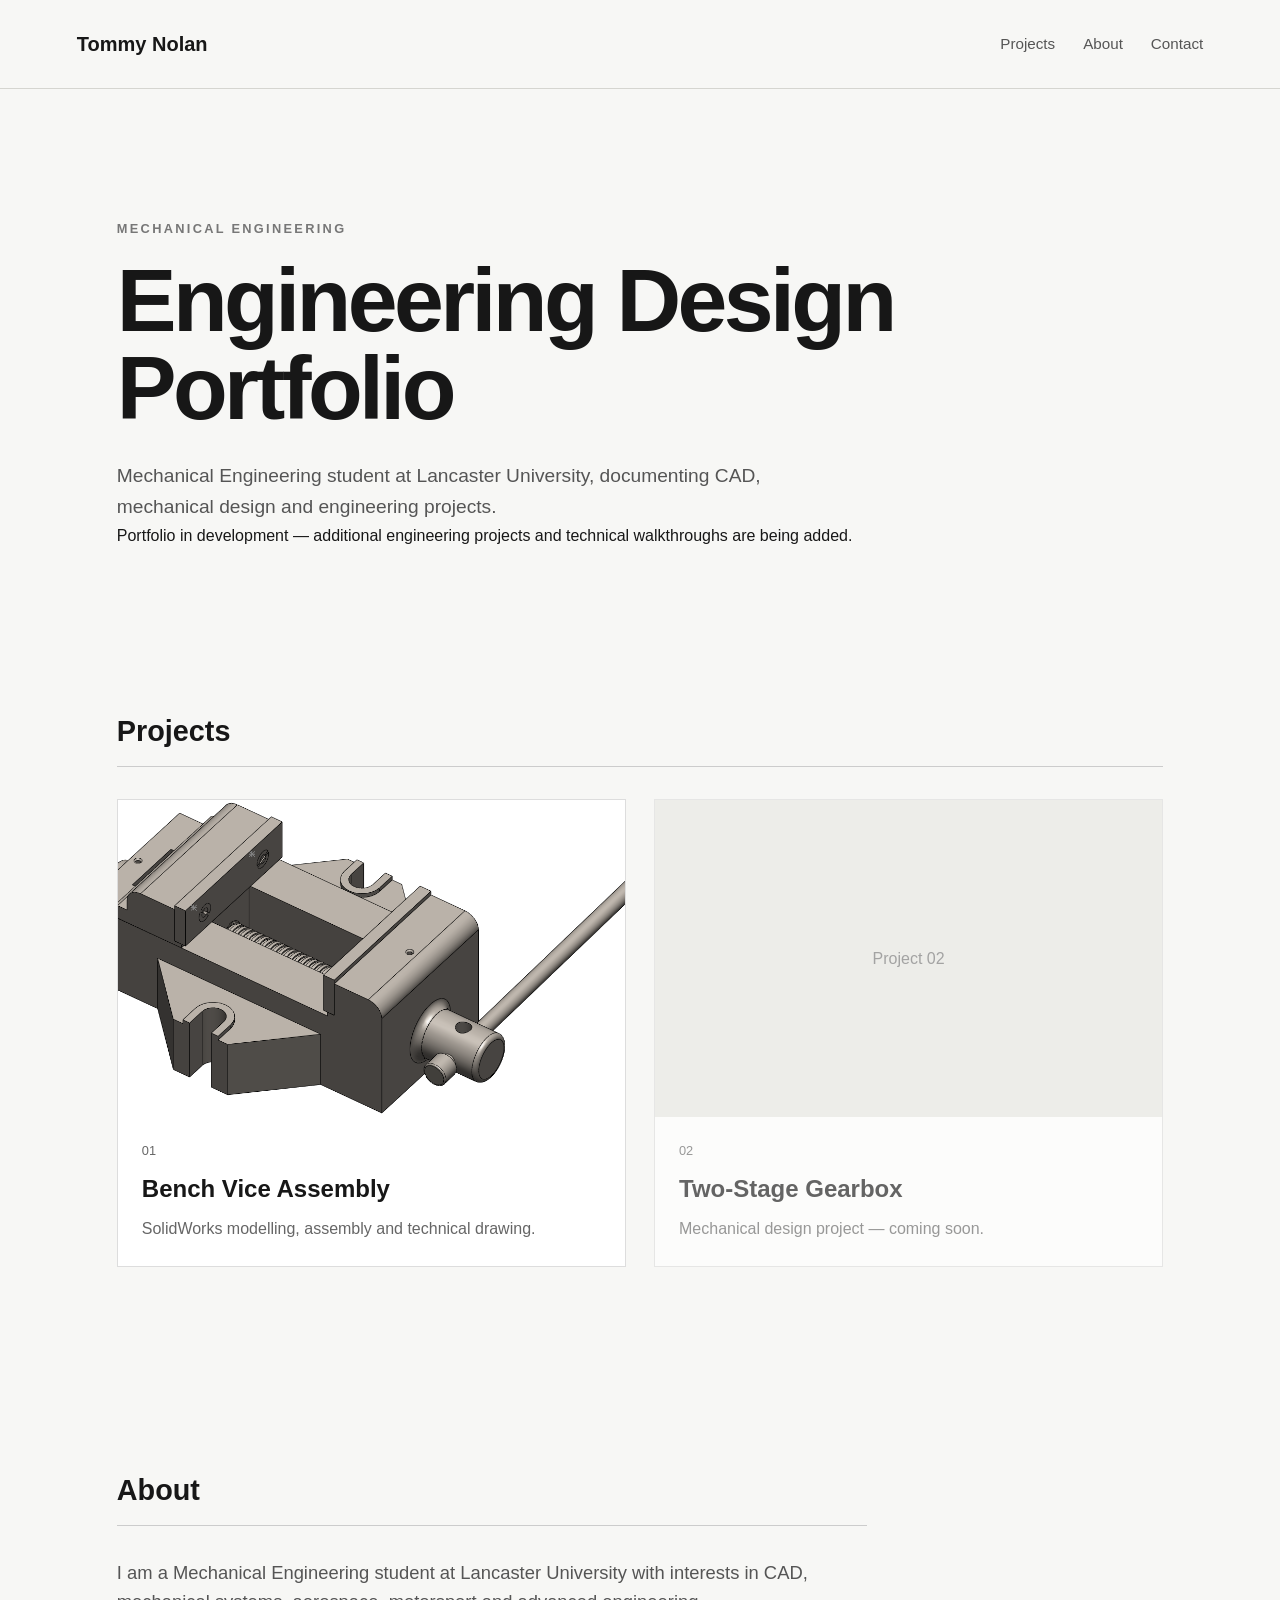
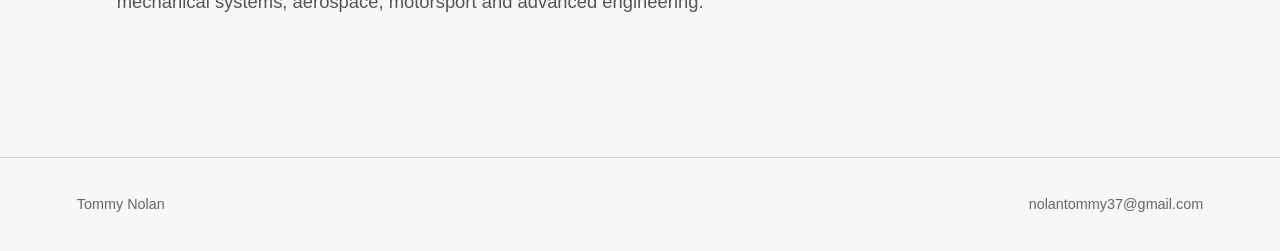
==== index.html @ dafa7732 "Update index.html" ====
<!DOCTYPE html>
<html lang="en">

<head>
    <meta charset="UTF-8">
    <meta name="viewport" content="width=device-width, initial-scale=1.0">

    <title>Tommy Nolan | Mechanical Engineering</title>

    <link rel="stylesheet" href="style.css">
</head>

<body>

<header>
    <nav>
        <h1>Tommy Nolan</h1>

        <div class="nav-links">
            <a href="#projects">Projects</a>
            <a href="#about">About</a>
            <a href="mailto:nolantommy37@gmail.com">Contact</a>
        </div>
    </nav>
</header>

<main>
<section class="hero">

    <p class="eyebrow">MECHANICAL ENGINEERING</p>

    <h2>Engineering Design Portfolio</h2>

    <p class="intro">
        Mechanical Engineering student at Lancaster University,
        documenting CAD, mechanical design and engineering projects.
    </p>

    <div class="status-note">
        Portfolio in development — additional engineering projects and technical walkthroughs are being added.
    </div>

</section>


    <section id="projects">

        <h2>Projects</h2>

        <div class="projects-grid">

            <a class="project-card" href="bench-vice.html">

               <div class="project-image">
    <img src="vice_assembled.png" alt="SolidWorks bench vice assembly">
</div>

                <div class="project-info">

                    <p class="project-number">01</p>

                    <h3>Bench Vice Assembly</h3>

                    <p>
                        SolidWorks modelling, assembly and technical drawing.
                    </p>

                </div>

            </a>


            <div class="project-card coming-soon">

                <div class="project-image placeholder">
                    Project 02
                </div>

                <div class="project-info">

                    <p class="project-number">02</p>

                    <h3>Two-Stage Gearbox</h3>

                    <p>
                        Mechanical design project — coming soon.
                    </p>

                </div>

            </div>

        </div>

    </section>


    <section id="about">

        <h2>About</h2>

        <p>
            I am a Mechanical Engineering student at Lancaster University
            with interests in CAD, mechanical systems, aerospace,
            motorsport and advanced engineering.
        </p>

    </section>

</main>


<footer>

    <p>Tommy Nolan</p>

    <a href="mailto:nolantommy37@gmail.com">
        nolantommy37@gmail.com
    </a>

</footer>

</body>

</html>
---- style.css ----
* {
    box-sizing: border-box;
    margin: 0;
    padding: 0;
}

html {
    scroll-behavior: smooth;
}

body {
    font-family: Arial, Helvetica, sans-serif;
    background: #f7f7f5;
    color: #171717;
    line-height: 1.6;
}

a {
    color: inherit;
    text-decoration: none;
}

header {
    padding: 28px 6%;
    border-bottom: 1px solid #d5d5d0;
}

nav {
    max-width: 1200px;
    margin: auto;
    display: flex;
    align-items: center;
    justify-content: space-between;
}

nav h1 {
    font-size: 1.25rem;
    font-weight: 700;
}

.nav-links {
    display: flex;
    gap: 28px;
}

.nav-links a {
    font-size: 0.95rem;
    color: #555;
}

.nav-links a:hover {
    color: #000;
}

main {
    max-width: 1200px;
    margin: auto;
    padding: 0 6%;
}

.hero {
    padding: 130px 0 120px;
    max-width: 850px;
}

.eyebrow {
    font-size: 0.8rem;
    letter-spacing: 0.18em;
    font-weight: 700;
    color: #777;
    margin-bottom: 18px;
}

.hero h2 {
    font-size: clamp(3rem, 7vw, 6rem);
    line-height: 0.98;
    letter-spacing: -0.04em;
    margin-bottom: 28px;
}

.intro {
    max-width: 650px;
    font-size: 1.2rem;
    color: #555;
}

#projects {
    padding: 40px 0 120px;
}

#projects > h2,
#about > h2 {
    font-size: 1.8rem;
    margin-bottom: 32px;
    padding-bottom: 12px;
    border-bottom: 1px solid #ccc;
}

.projects-grid {
    display: grid;
    grid-template-columns: repeat(2, 1fr);
    gap: 28px;
}

.project-card {
    display: block;
    background: white;
    border: 1px solid #ddd;
    transition: transform 0.2s ease, box-shadow 0.2s ease;
}

.project-card:hover {
    transform: translateY(-4px);
    box-shadow: 0 12px 30px rgba(0,0,0,0.08);
}

.project-image {
    aspect-ratio: 16 / 10;
    width: 100%;
    overflow: hidden;
}

.project-image img {
    width: 100%;
    height: 100%;
    object-fit: cover;
}

.placeholder {
    background: #e8e8e4;
    display: flex;
    align-items: center;
    justify-content: center;
    color: #777;
}

.project-info {
    padding: 24px;
}

.project-number {
    font-size: 0.8rem;
    color: #888;
    margin-bottom: 8px;
}

.project-info h3 {
    font-size: 1.5rem;
    margin-bottom: 8px;
}

.project-info p {
    color: #666;
}

.coming-soon {
    opacity: 0.65;
}

#about {
    padding: 80px 0 140px;
    max-width: 750px;
}

#about p {
    font-size: 1.15rem;
    color: #555;
}

footer {
    border-top: 1px solid #d5d5d0;
    padding: 35px 6%;
    display: flex;
    justify-content: space-between;
    color: #666;
    font-size: 0.9rem;
}

@media (max-width: 750px) {
    .projects-grid {
        grid-template-columns: 1fr;
    }

    .nav-links {
        gap: 14px;
    }

    .hero {
        padding: 90px 0;
    }

    footer {
        flex-direction: column;
        gap: 8px;
    }
}
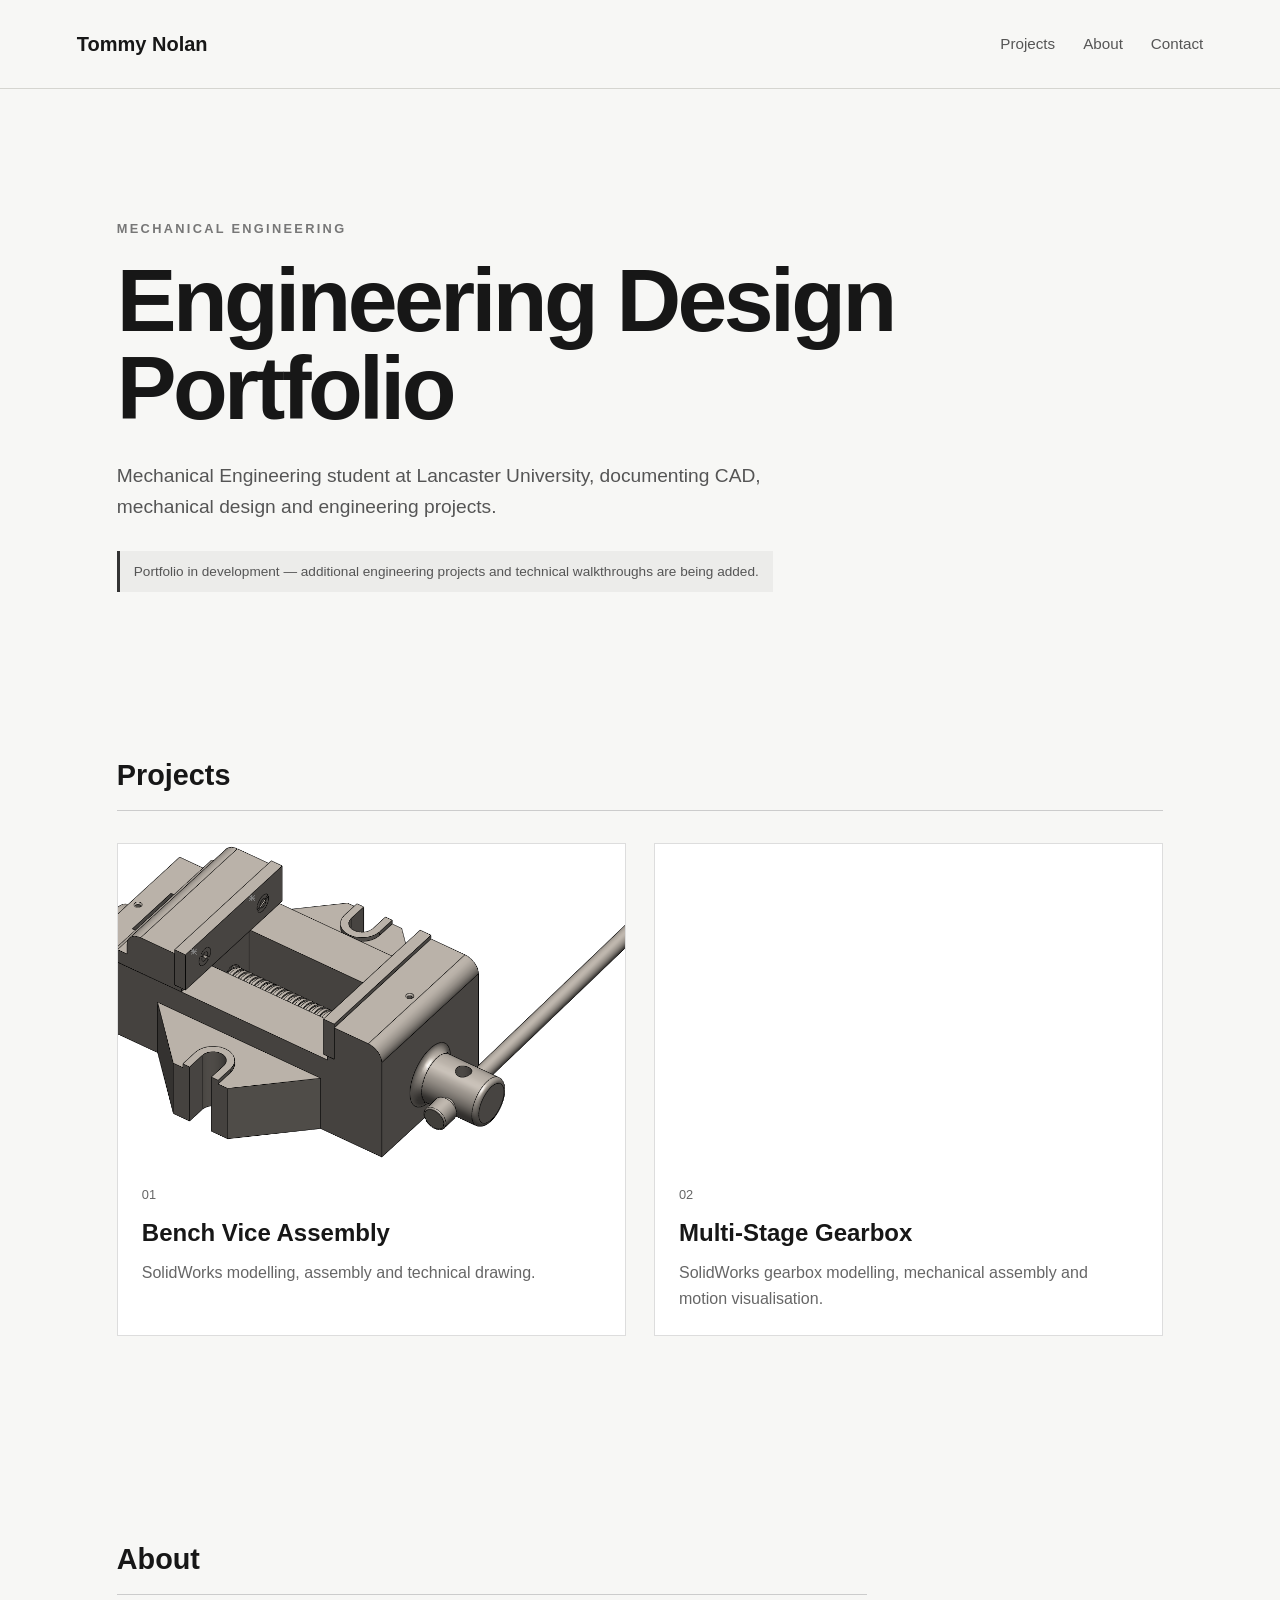
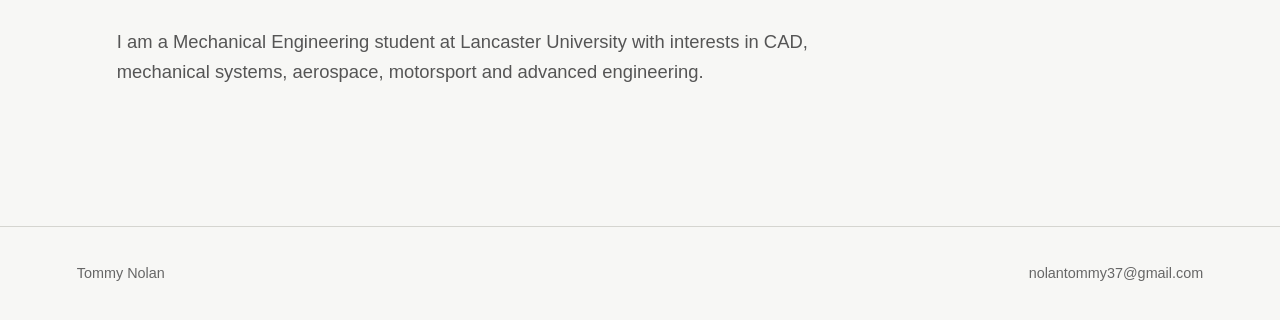
==== commit 2c0d1fc8: "Update index.html" ====
--- a/index.html
+++ b/index.html
@@ -70,24 +70,38 @@
             </a>
 
 
-            <div class="project-card coming-soon">
+           <a class="project-card" href="gearbox.html">
 
-                <div class="project-image placeholder">
-                    Project 02
-                </div>
+    <div class="project-image gearbox-preview">
 
-                <div class="project-info">
+        <video
+            autoplay
+            muted
+            loop
+            playsinline>
 
-                    <p class="project-number">02</p>
+            <source
+                src="gearbox_explode.mp4"
+                type="video/mp4">
 
-                    <h3>Two-Stage Gearbox</h3>
+        </video>
 
-                    <p>
-                        Mechanical design project — coming soon.
-                    </p>
+    </div>
 
-                </div>
+    <div class="project-info">
 
+        <p class="project-number">02</p>
+
+        <h3>Multi-Stage Gearbox</h3>
+
+        <p>
+            SolidWorks gearbox modelling, mechanical assembly
+            and motion visualisation.
+        </p>
+
+    </div>
+
+</a>
             </div>
 
         </div>
--- a/style.css
+++ b/style.css
@@ -194,3 +194,128 @@
         gap: 8px;
     }
 }
+.status-note {
+    display: inline-block;
+    margin-top: 28px;
+    padding: 10px 14px;
+
+    font-size: 0.85rem;
+    color: #555;
+
+    background: #ececea;
+    border-left: 3px solid #333;
+}
+/* =========================================================
+   PROJECT PAGES
+========================================================= */
+
+.project-section {
+    max-width: 1000px;
+    margin: 0 auto;
+    padding: 45px 0;
+}
+
+.project-section h2 {
+    font-size: 1.8rem;
+    margin-bottom: 22px;
+    padding-bottom: 10px;
+    border-bottom: 1px solid #ccc;
+}
+
+.project-section > p {
+    max-width: 800px;
+    margin-bottom: 16px;
+    font-size: 1.05rem;
+    color: #555;
+}
+
+
+/* VIDEO */
+
+.project-video {
+    display: block;
+    width: 100%;
+    border: 1px solid #ddd;
+    background: #eee;
+}
+
+.media-caption {
+    margin-top: 10px;
+    text-align: center;
+    font-size: 0.85rem !important;
+    font-style: italic;
+    color: #777 !important;
+}
+
+
+/* MODELLING PROCESS */
+
+.process-grid {
+    display: grid;
+    grid-template-columns: 1fr 1fr;
+    gap: 1px;
+    background: #ddd;
+    border: 1px solid #ddd;
+}
+
+.process-item {
+    display: flex;
+    gap: 20px;
+    background: #f7f7f5;
+    padding: 30px;
+}
+
+.process-number {
+    font-size: 0.8rem;
+    font-weight: 700;
+    color: #888;
+    padding-top: 3px;
+}
+
+.process-item h3 {
+    margin-bottom: 8px;
+    font-size: 1.1rem;
+}
+
+.process-item p {
+    color: #666;
+    font-size: 0.95rem;
+}
+
+
+/* TECHNICAL LIST */
+
+.technical-list {
+    columns: 2;
+    column-gap: 60px;
+    padding-left: 20px;
+}
+
+.technical-list li {
+    margin-bottom: 8px;
+    break-inside: avoid;
+}
+
+.project-end {
+    padding-bottom: 120px;
+}
+
+
+/* MOBILE PROJECT LAYOUT */
+
+@media (max-width: 750px) {
+
+    .process-grid {
+        grid-template-columns: 1fr;
+    }
+
+    .technical-list {
+        columns: 1;
+    }
+
+}
+.gearbox-preview video {
+    width: 100%;
+    height: 100%;
+    object-fit: cover;
+}
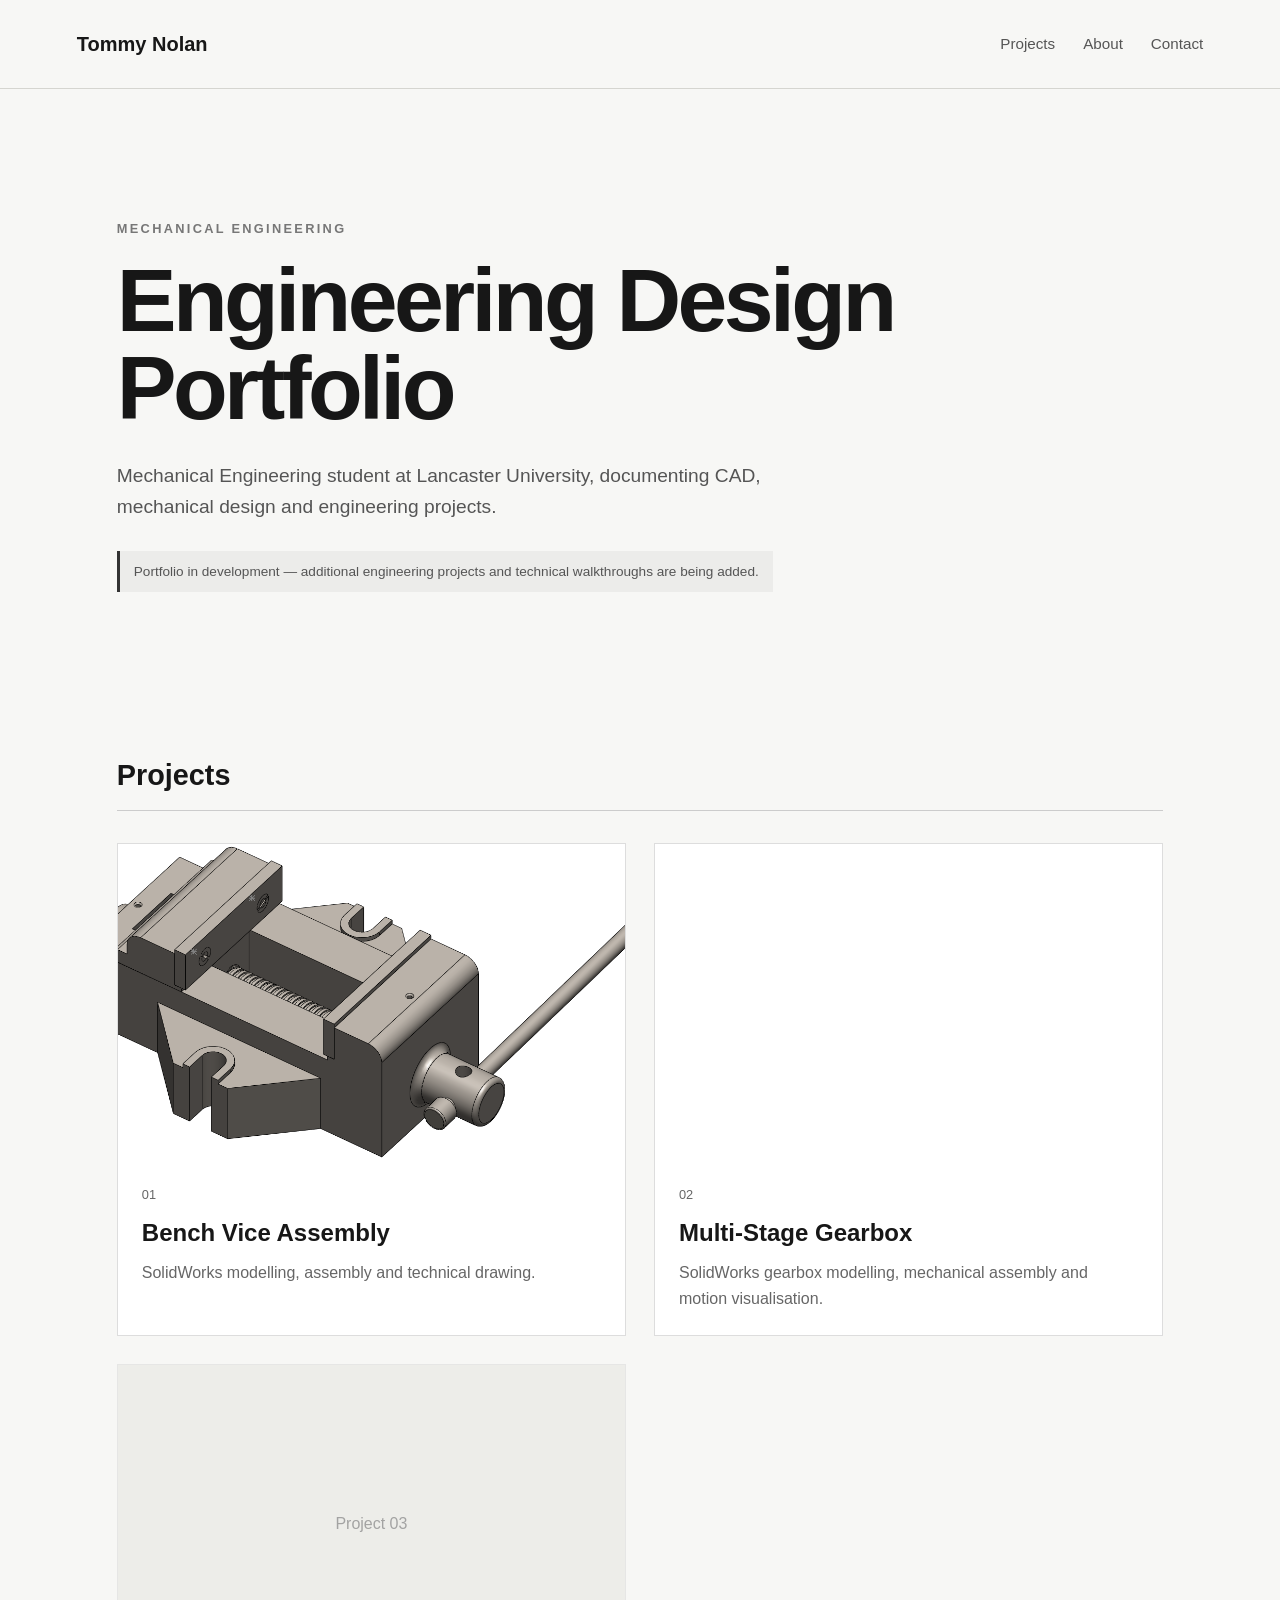
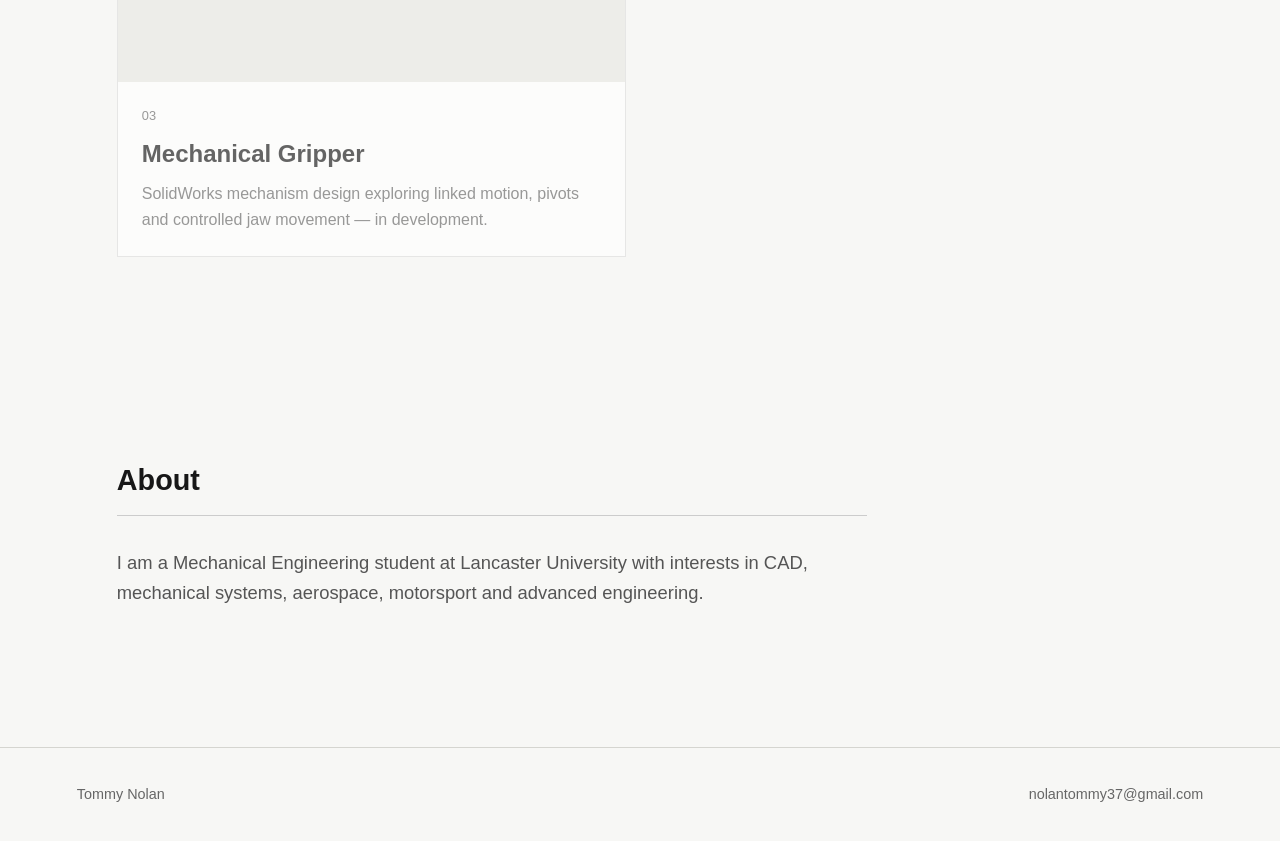
==== commit 49f882eb: "Update index.html" ====
--- a/index.html
+++ b/index.html
@@ -102,9 +102,29 @@
     </div>
 
 </a>
+            <!-- PROJECT 03 -->
+
+<div class="project-card coming-soon">
+
+    <div class="project-image placeholder">
+        Project 03
+    </div>
+
+    <div class="project-info">
+
+        <p class="project-number">03</p>
+
+        <h3>Mechanical Gripper</h3>
+
+        <p>
+            SolidWorks mechanism design exploring linked motion,
+            pivots and controlled jaw movement — in development.
+        </p>
+
+    </div>
+
+</div>
             </div>
-
-        </div>
 
     </section>
 
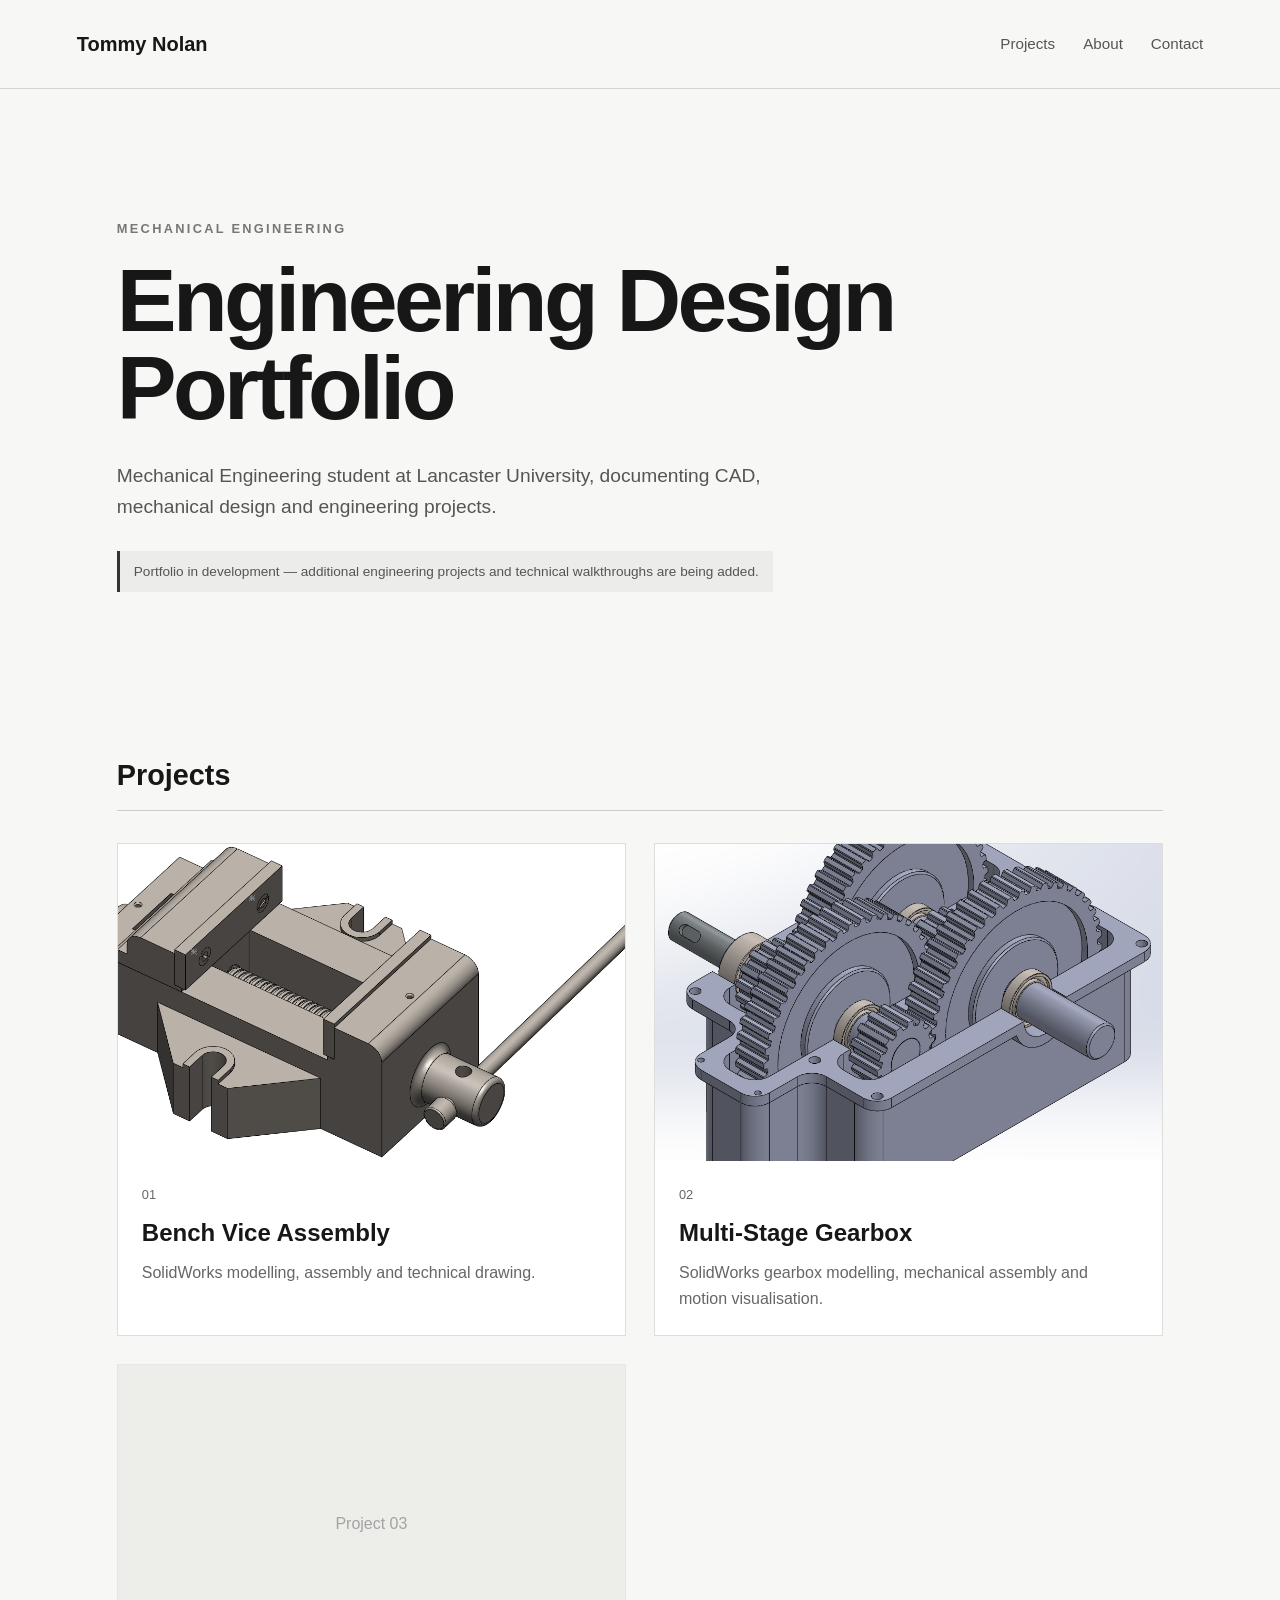
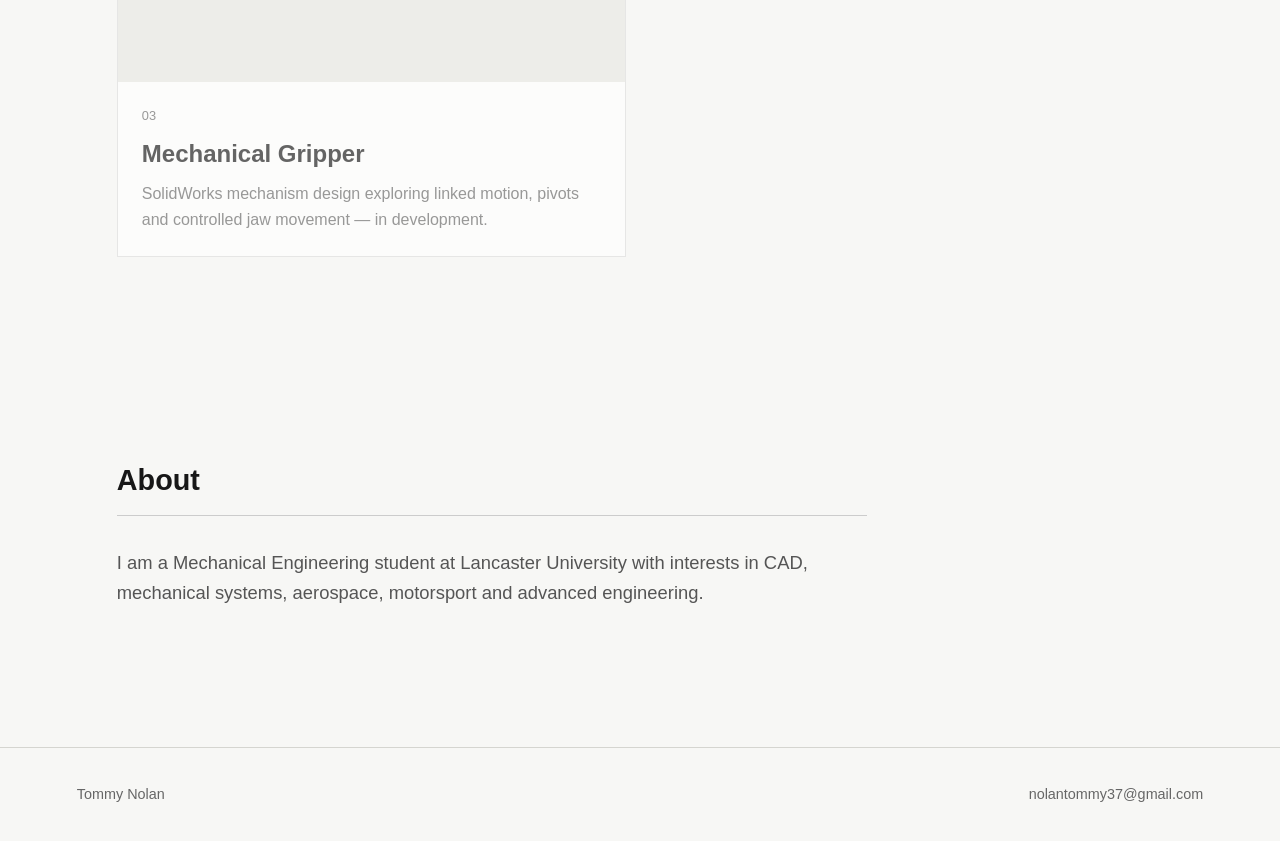
==== commit ec847044: "Update index.html" ====
--- a/index.html
+++ b/index.html
@@ -72,21 +72,9 @@
 
            <a class="project-card" href="gearbox.html">
 
-    <div class="project-image gearbox-preview">
-
-        <video
-            autoplay
-            muted
-            loop
-            playsinline>
-
-            <source
-                src="gearbox_explode.mp4"
-                type="video/mp4">
-
-        </video>
-
-    </div>
+    <div class="project-image">
+    <img src="gearbox_assembled.png" alt="Assembled multi-stage gearbox">
+</div>
 
     <div class="project-info">
 
--- a/style.css
+++ b/style.css
@@ -319,3 +319,27 @@
     height: 100%;
     object-fit: cover;
 }
+.image-grid-two {
+    display: grid;
+    grid-template-columns: 1fr 1fr;
+    gap: 24px;
+    margin-top: 20px;
+}
+
+.image-card img {
+    width: 100%;
+    display: block;
+    border: 1px solid #ddd;
+    background: #f3f3f3;
+}
+
+.image-card {
+    display: flex;
+    flex-direction: column;
+}
+
+@media (max-width: 750px) {
+    .image-grid-two {
+        grid-template-columns: 1fr;
+    }
+}
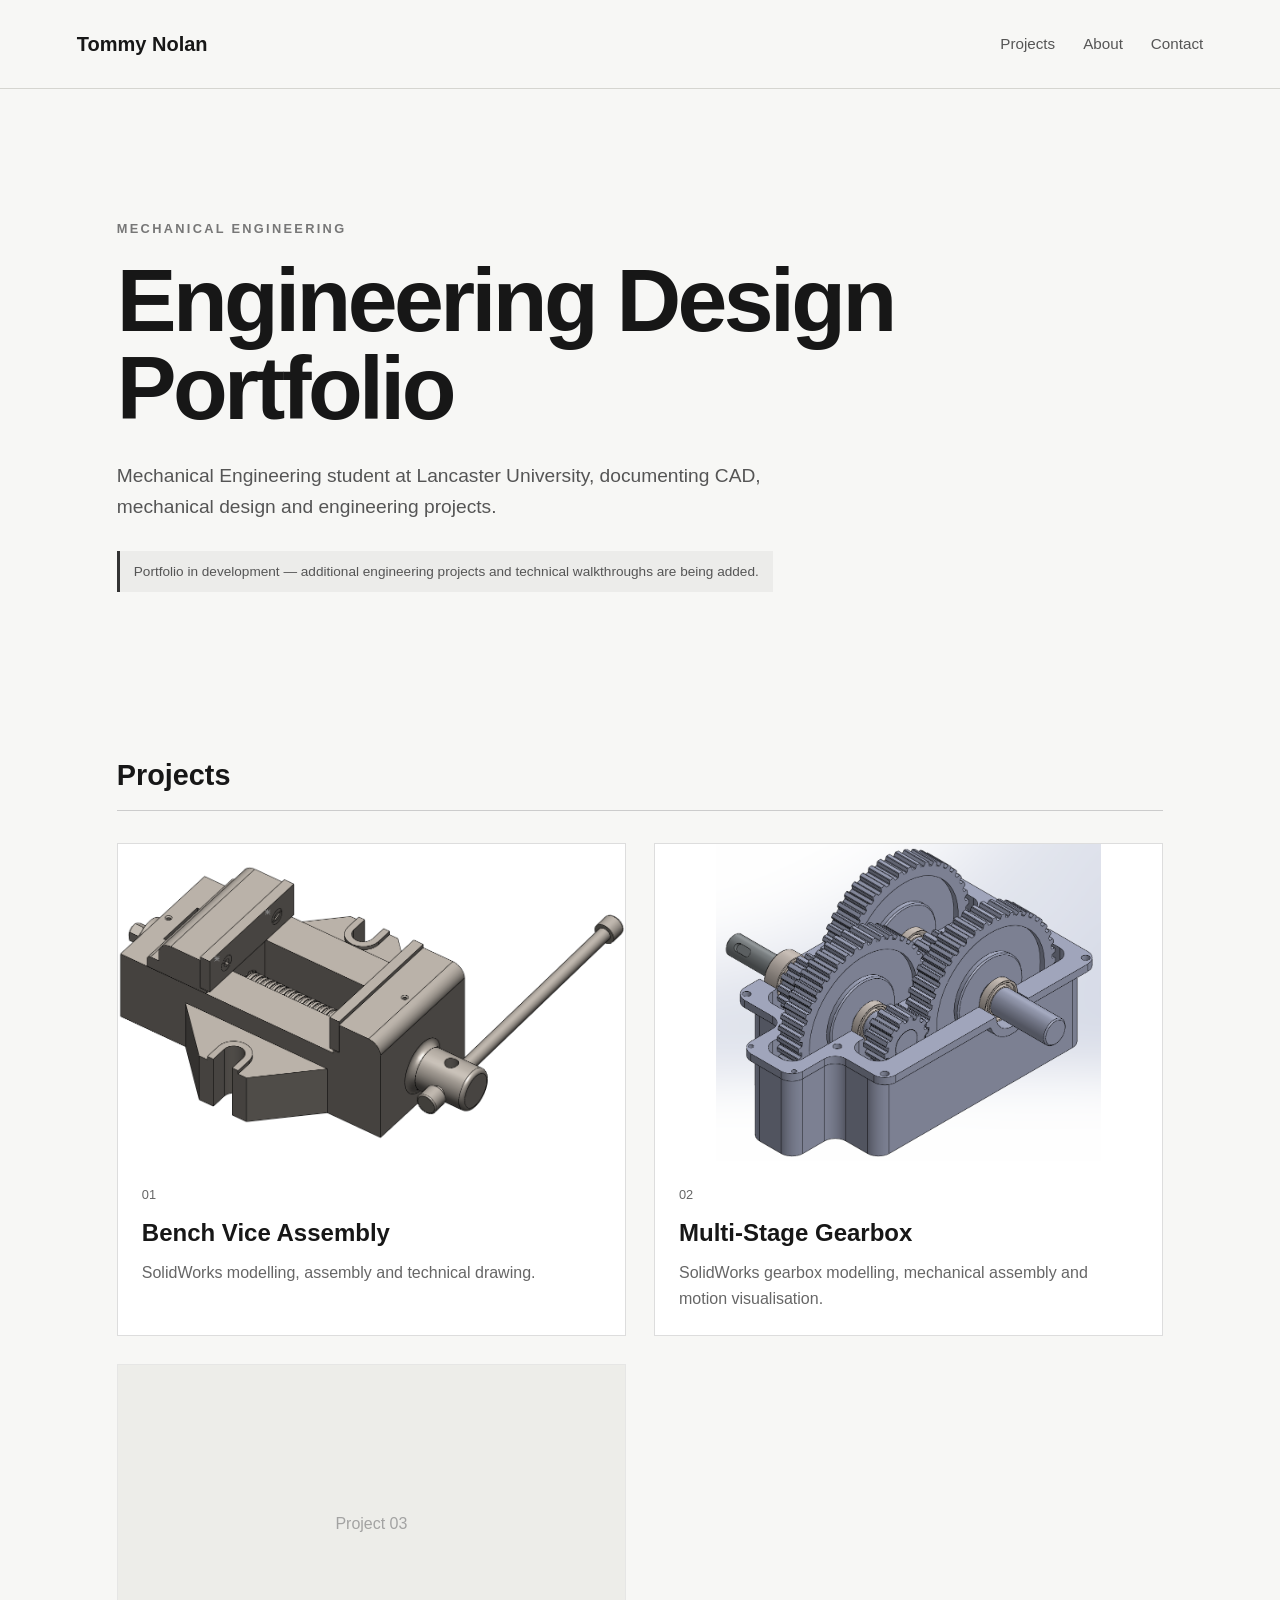
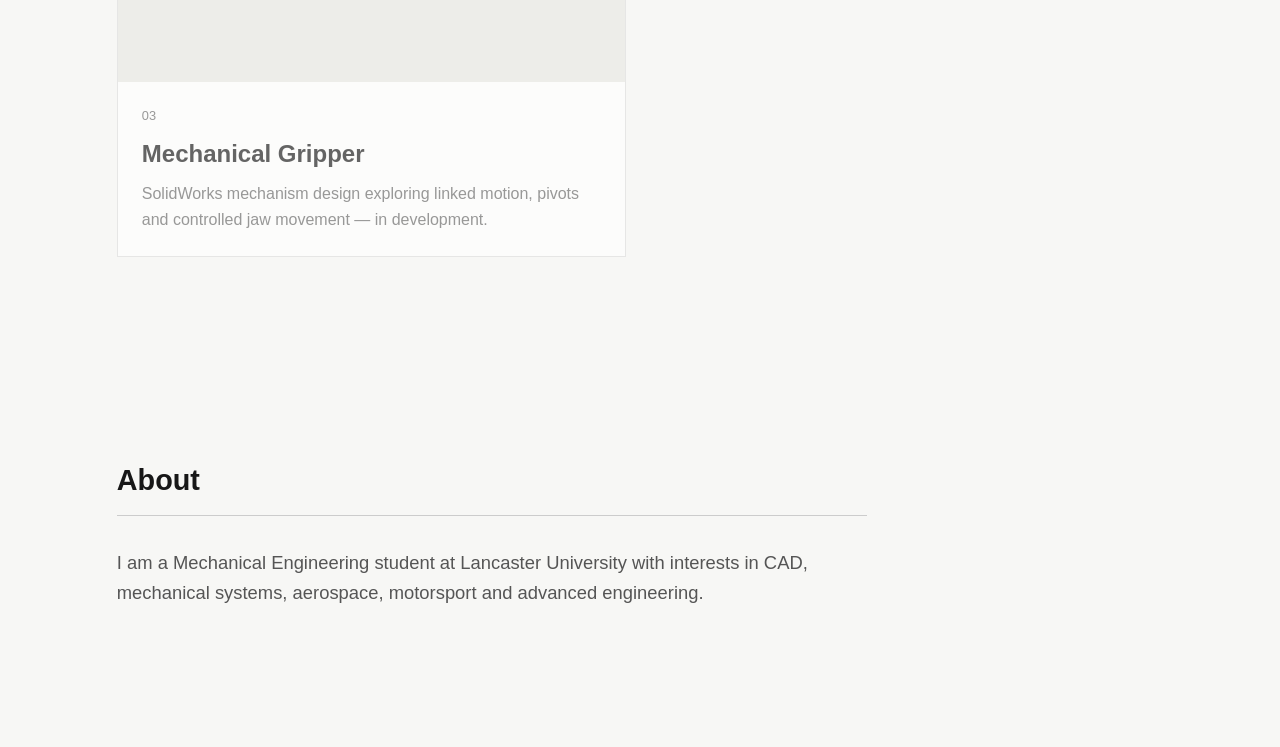
==== commit 79f846ef: "Update index.html" ====
--- a/index.html
+++ b/index.html
@@ -132,15 +132,7 @@
 </main>
 
 
-<footer>
 
-    <p>Tommy Nolan</p>
-
-    <a href="mailto:nolantommy37@gmail.com">
-        nolantommy37@gmail.com
-    </a>
-
-</footer>
 
 </body>
 
--- a/style.css
+++ b/style.css
@@ -123,7 +123,7 @@
 .project-image img {
     width: 100%;
     height: 100%;
-    object-fit: cover;
+object-fit: contain;
 }
 
 .placeholder {
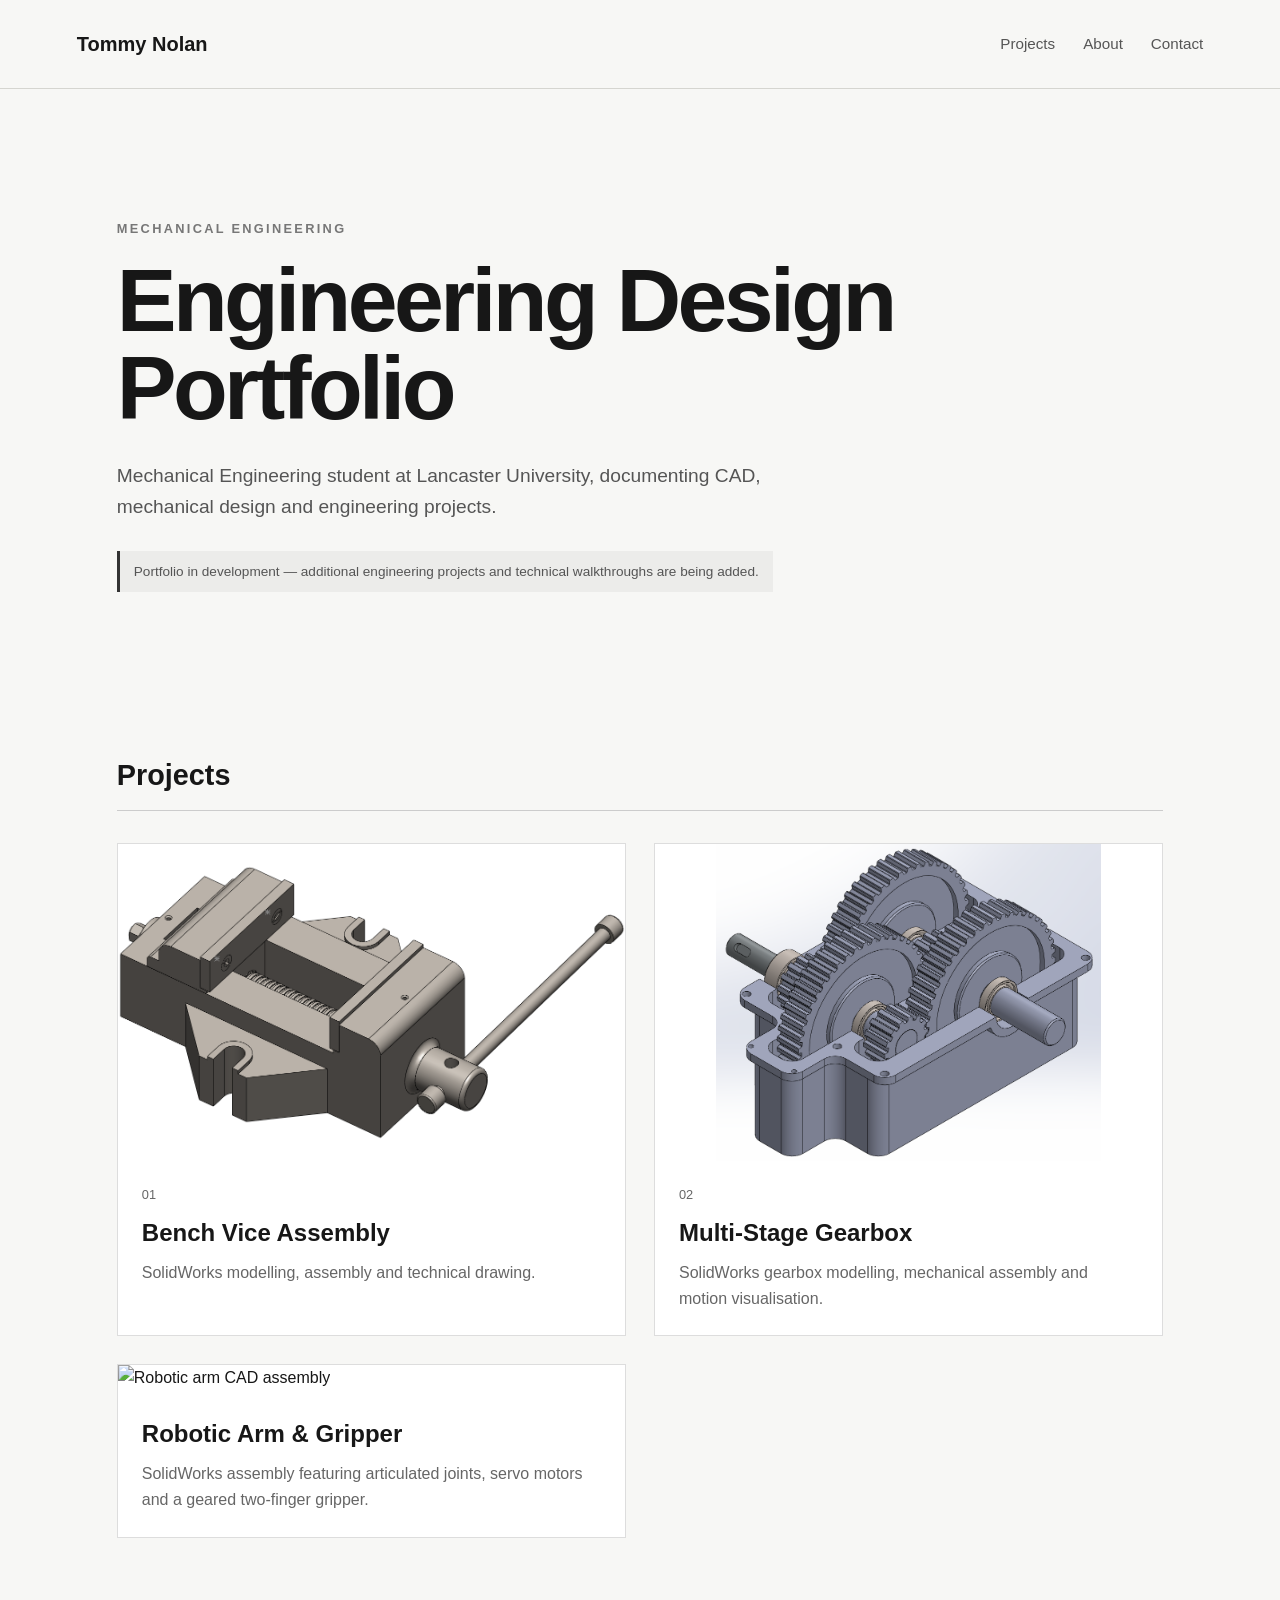
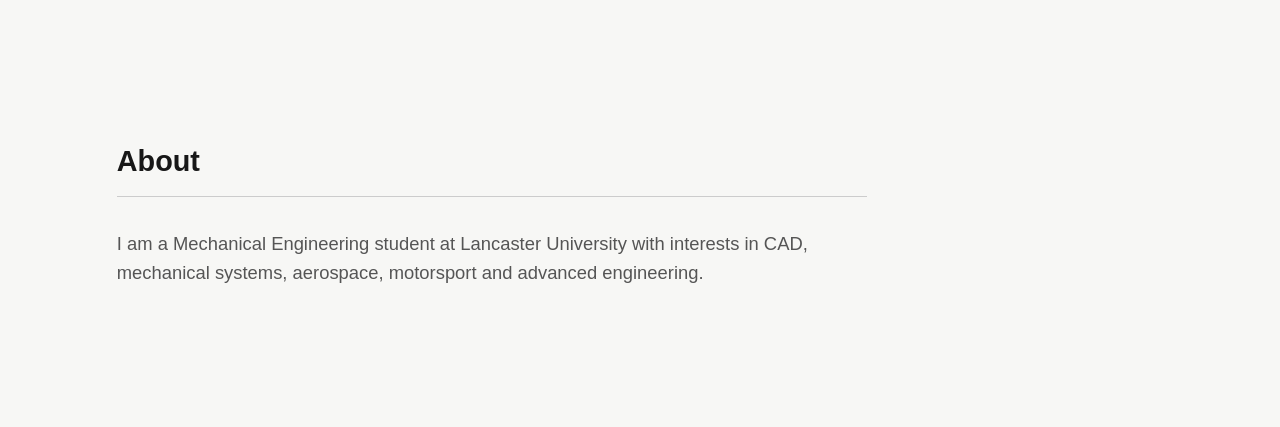
==== commit bb12847d: "Update index.html" ====
--- a/index.html
+++ b/index.html
@@ -92,25 +92,13 @@
 </a>
             <!-- PROJECT 03 -->
 
-<div class="project-card coming-soon">
-
-    <div class="project-image placeholder">
-        Project 03
+<a href="robot-arm.html" class="project-card">
+    <img src="images/robot-arm-main.png" alt="Robotic arm CAD assembly">
+    <div class="project-info">
+        <h3>Robotic Arm & Gripper</h3>
+        <p>SolidWorks assembly featuring articulated joints, servo motors and a geared two-finger gripper.</p>
     </div>
-
-    <div class="project-info">
-
-        <p class="project-number">03</p>
-
-        <h3>Mechanical Gripper</h3>
-
-        <p>
-            SolidWorks mechanism design exploring linked motion,
-            pivots and controlled jaw movement — in development.
-        </p>
-
-    </div>
-
+</a>
 </div>
             </div>
 
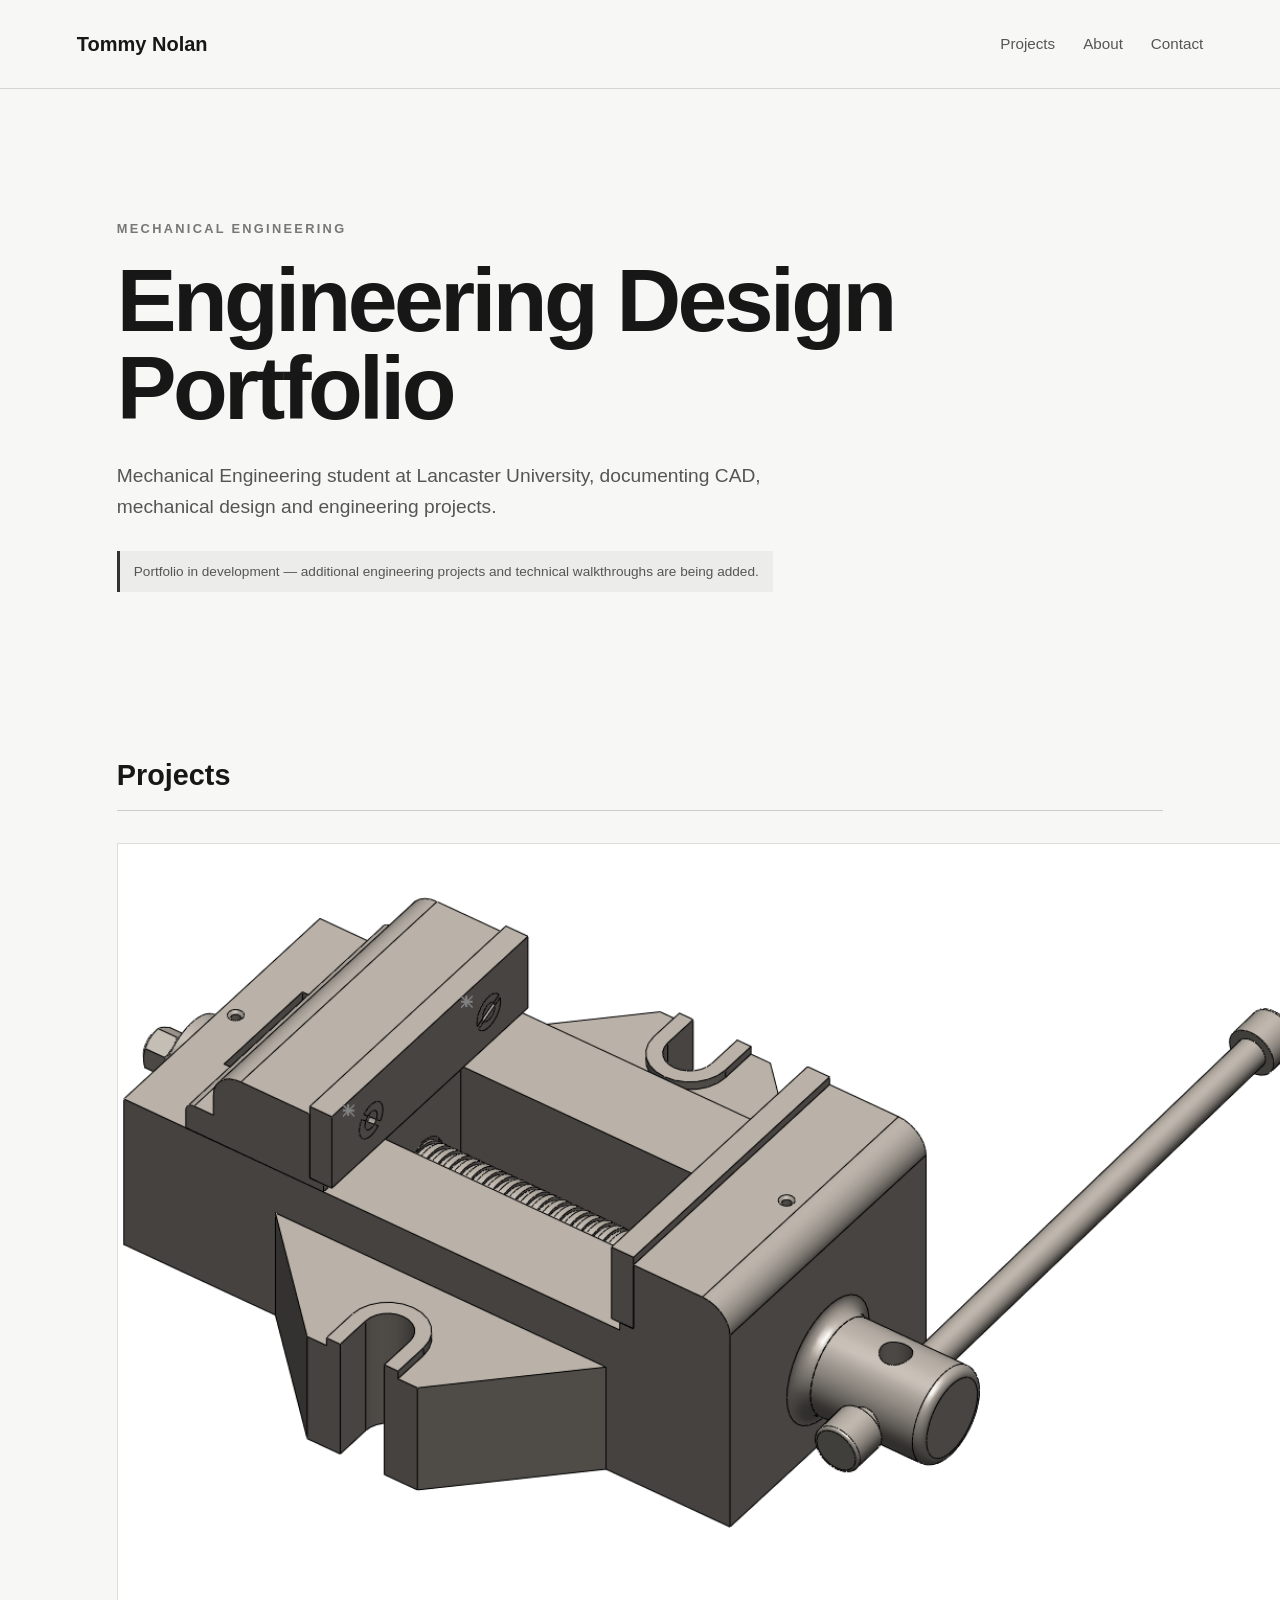
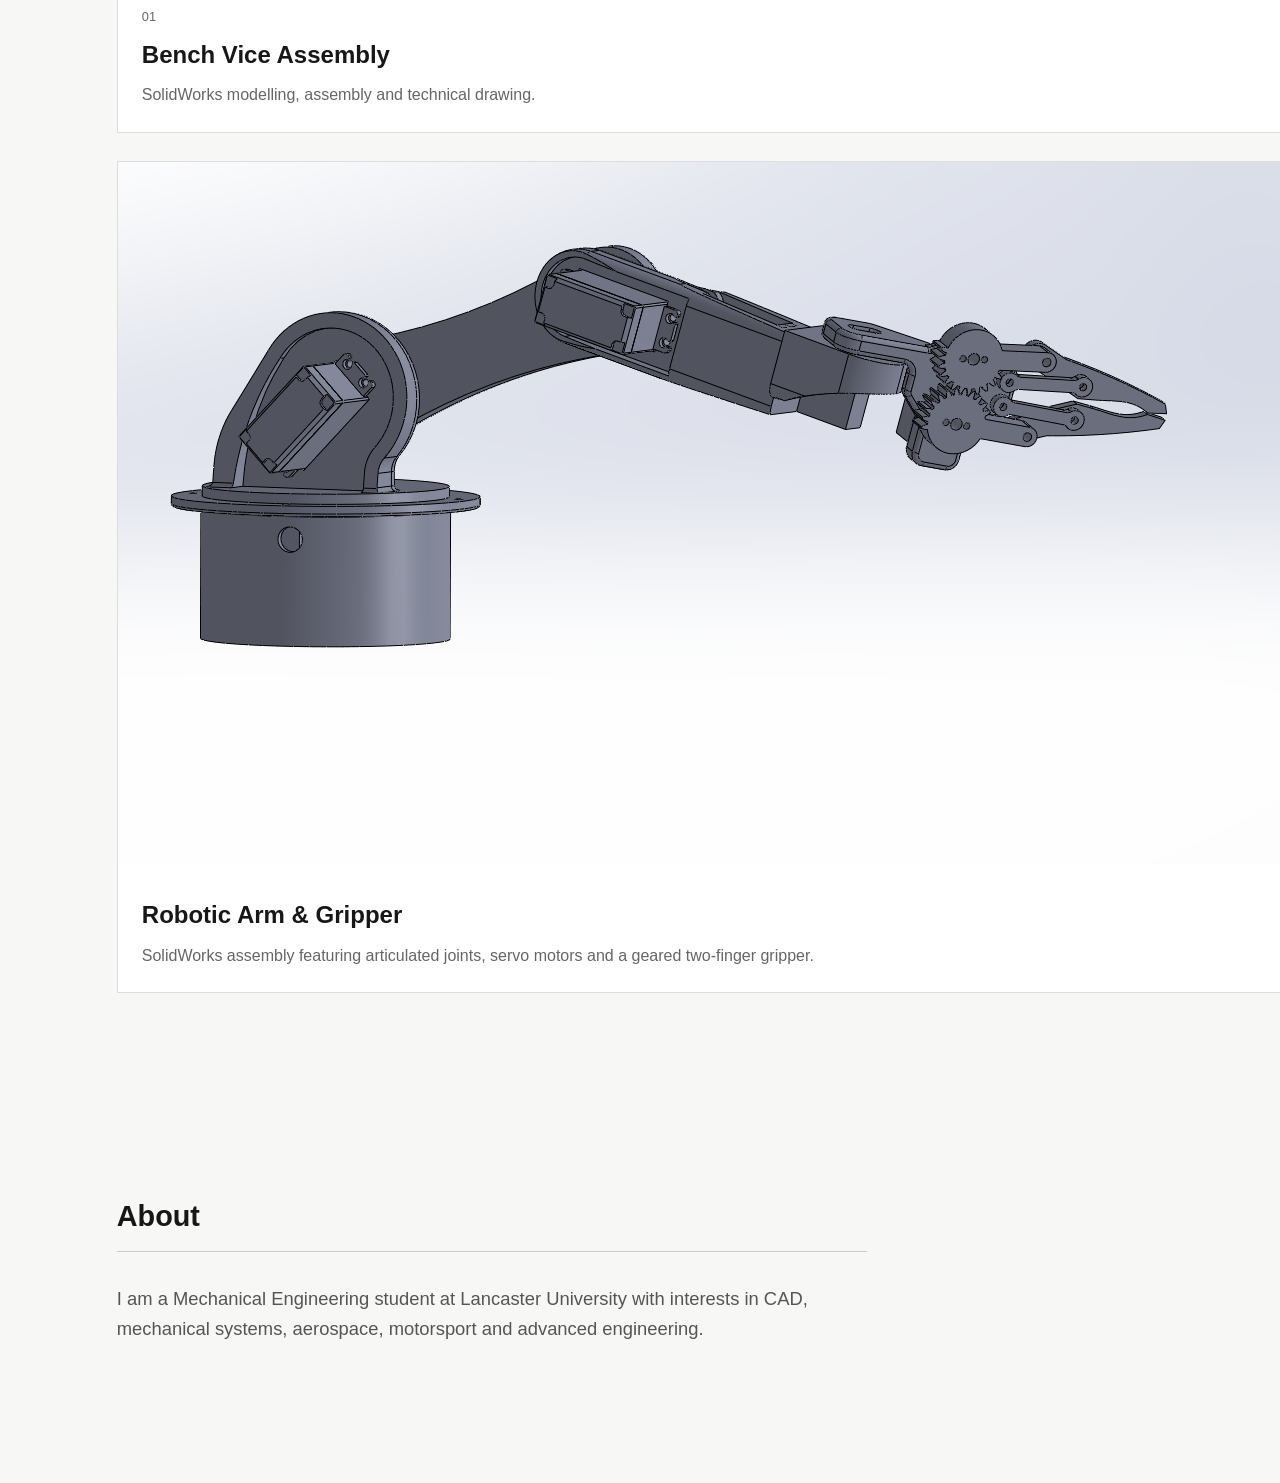
==== commit d51507ec: "Update index.html" ====
--- a/index.html
+++ b/index.html
@@ -93,7 +93,7 @@
             <!-- PROJECT 03 -->
 
 <a href="robot-arm.html" class="project-card">
-    <img src="images/robot-arm-main.png" alt="Robotic arm CAD assembly">
+<img src="robot-arm-main.png" alt="Robotic arm CAD assembly">   
     <div class="project-info">
         <h3>Robotic Arm & Gripper</h3>
         <p>SolidWorks assembly featuring articulated joints, servo motors and a geared two-finger gripper.</p>
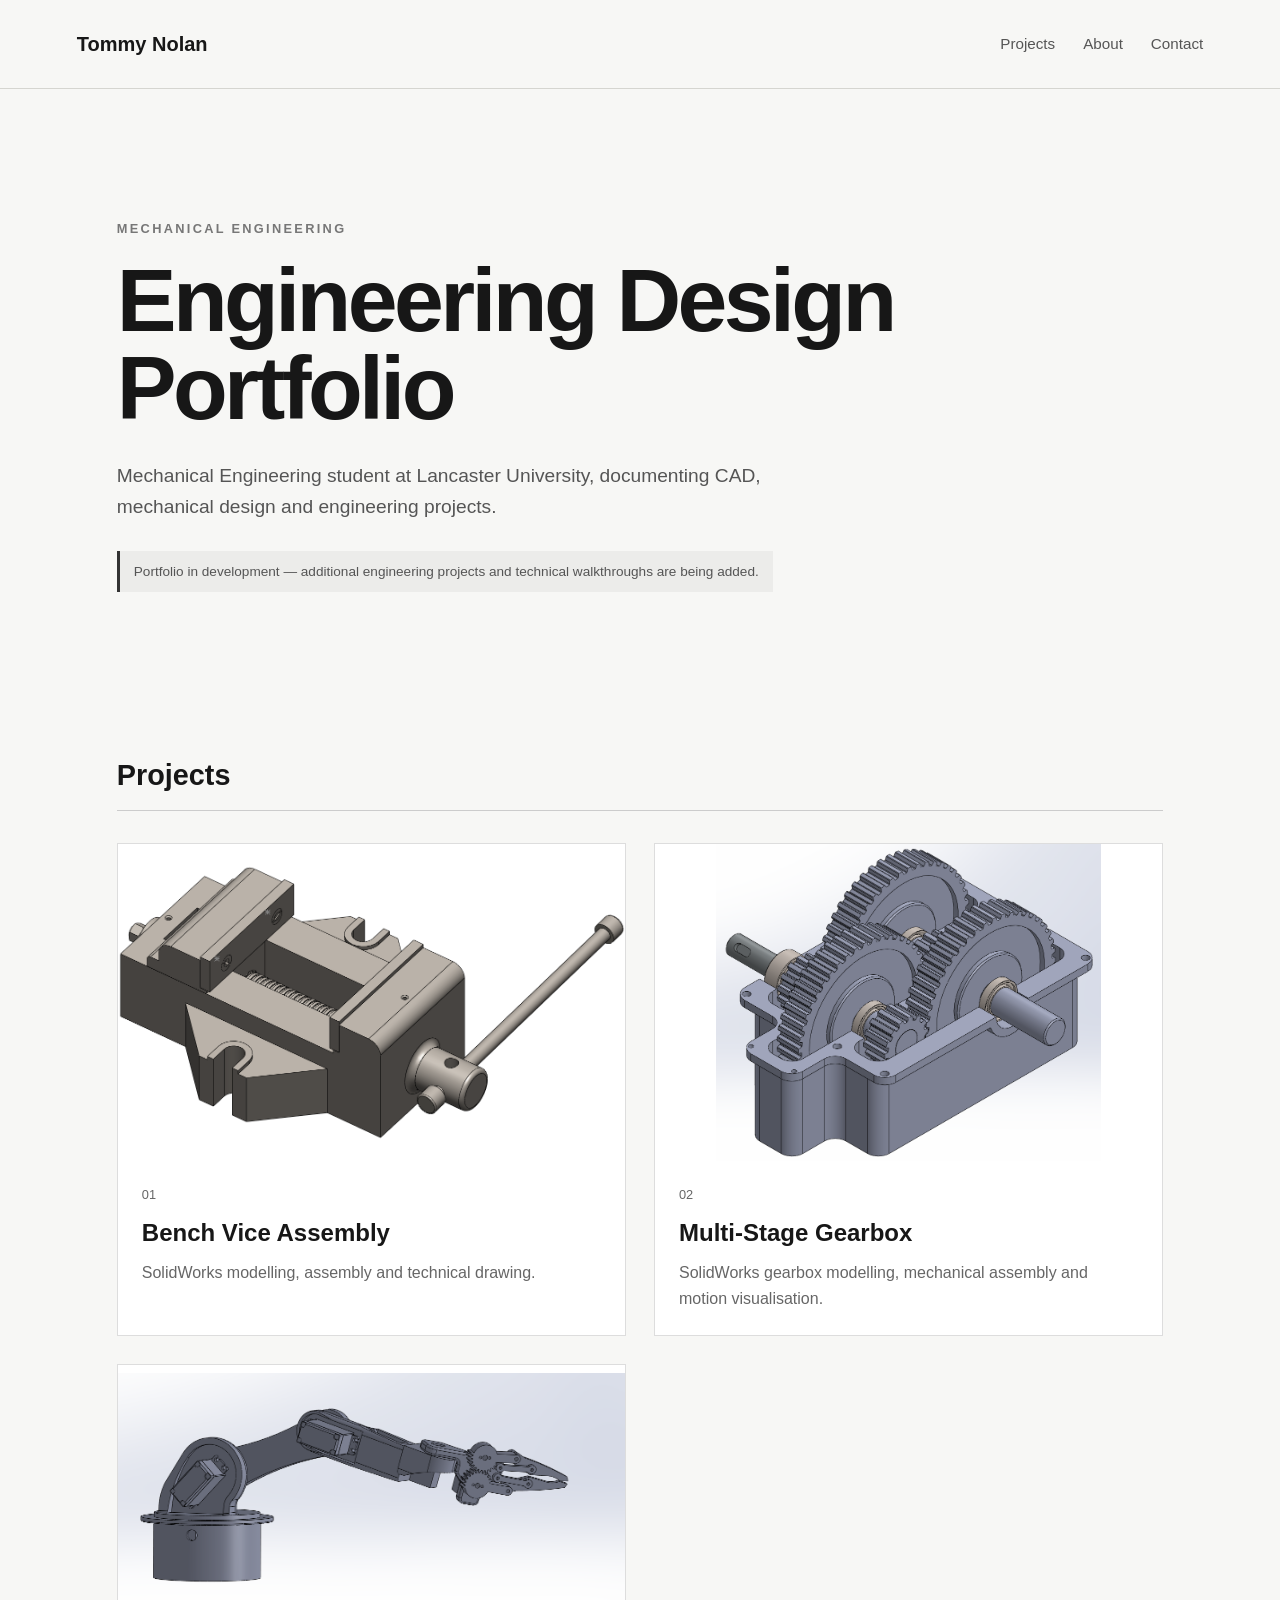
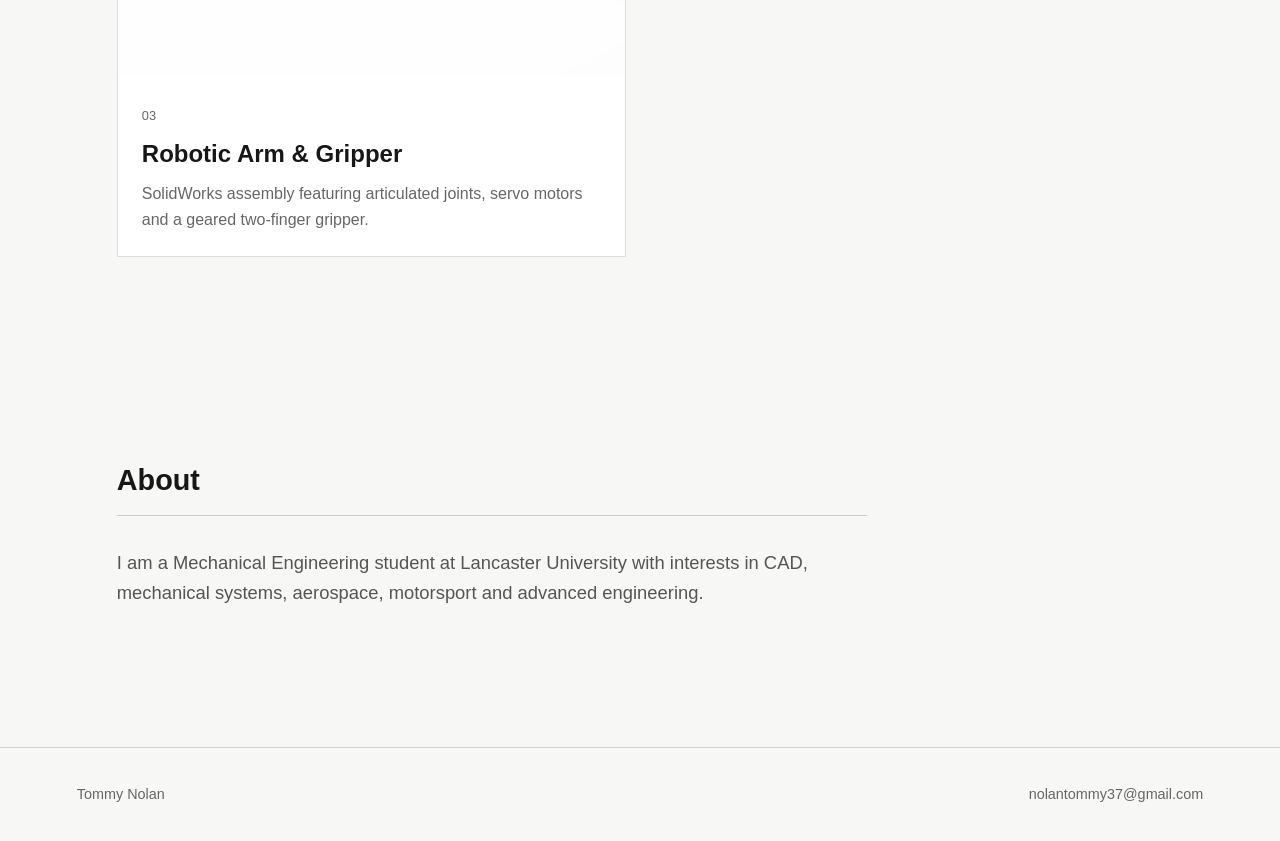
==== commit d28db483: "Update index.html" ====
--- a/index.html
+++ b/index.html
@@ -24,23 +24,26 @@
     </nav>
 </header>
 
+
 <main>
-<section class="hero">
 
-    <p class="eyebrow">MECHANICAL ENGINEERING</p>
+    <section class="hero">
 
-    <h2>Engineering Design Portfolio</h2>
+        <p class="eyebrow">MECHANICAL ENGINEERING</p>
 
-    <p class="intro">
-        Mechanical Engineering student at Lancaster University,
-        documenting CAD, mechanical design and engineering projects.
-    </p>
+        <h2>Engineering Design Portfolio</h2>
 
-    <div class="status-note">
-        Portfolio in development — additional engineering projects and technical walkthroughs are being added.
-    </div>
+        <p class="intro">
+            Mechanical Engineering student at Lancaster University,
+            documenting CAD, mechanical design and engineering projects.
+        </p>
 
-</section>
+        <div class="status-note">
+            Portfolio in development — additional engineering projects
+            and technical walkthroughs are being added.
+        </div>
+
+    </section>
 
 
     <section id="projects">
@@ -49,11 +52,16 @@
 
         <div class="projects-grid">
 
+
+            <!-- PROJECT 01 -->
+
             <a class="project-card" href="bench-vice.html">
 
-               <div class="project-image">
-    <img src="vice_assembled.png" alt="SolidWorks bench vice assembly">
-</div>
+                <div class="project-image">
+                    <img
+                        src="vice_assembled.png"
+                        alt="SolidWorks bench vice assembly">
+                </div>
 
                 <div class="project-info">
 
@@ -70,37 +78,59 @@
             </a>
 
 
-           <a class="project-card" href="gearbox.html">
+            <!-- PROJECT 02 -->
 
-    <div class="project-image">
-    <img src="gearbox_assembled.png" alt="Assembled multi-stage gearbox">
-</div>
+            <a class="project-card" href="gearbox.html">
 
-    <div class="project-info">
+                <div class="project-image">
+                    <img
+                        src="gearbox_assembled.png"
+                        alt="Assembled multi-stage gearbox">
+                </div>
 
-        <p class="project-number">02</p>
+                <div class="project-info">
 
-        <h3>Multi-Stage Gearbox</h3>
+                    <p class="project-number">02</p>
 
-        <p>
-            SolidWorks gearbox modelling, mechanical assembly
-            and motion visualisation.
-        </p>
+                    <h3>Multi-Stage Gearbox</h3>
 
-    </div>
+                    <p>
+                        SolidWorks gearbox modelling, mechanical assembly
+                        and motion visualisation.
+                    </p>
 
-</a>
+                </div>
+
+            </a>
+
+
             <!-- PROJECT 03 -->
 
-<a href="robot-arm.html" class="project-card">
-<img src="robot-arm-main.png" alt="Robotic arm CAD assembly">   
-    <div class="project-info">
-        <h3>Robotic Arm & Gripper</h3>
-        <p>SolidWorks assembly featuring articulated joints, servo motors and a geared two-finger gripper.</p>
-    </div>
-</a>
-</div>
-            </div>
+            <a class="project-card" href="robot-arm.html">
+
+                <div class="project-image">
+                    <img
+                        src="robot-arm-main.png"
+                        alt="Robotic arm CAD assembly">
+                </div>
+
+                <div class="project-info">
+
+                    <p class="project-number">03</p>
+
+                    <h3>Robotic Arm & Gripper</h3>
+
+                    <p>
+                        SolidWorks assembly featuring articulated joints,
+                        servo motors and a geared two-finger gripper.
+                    </p>
+
+                </div>
+
+            </a>
+
+
+        </div>
 
     </section>
 
@@ -120,6 +150,15 @@
 </main>
 
 
+<footer>
+
+    <p>Tommy Nolan</p>
+
+    <a href="mailto:nolantommy37@gmail.com">
+        nolantommy37@gmail.com
+    </a>
+
+</footer>
 
 
 </body>
